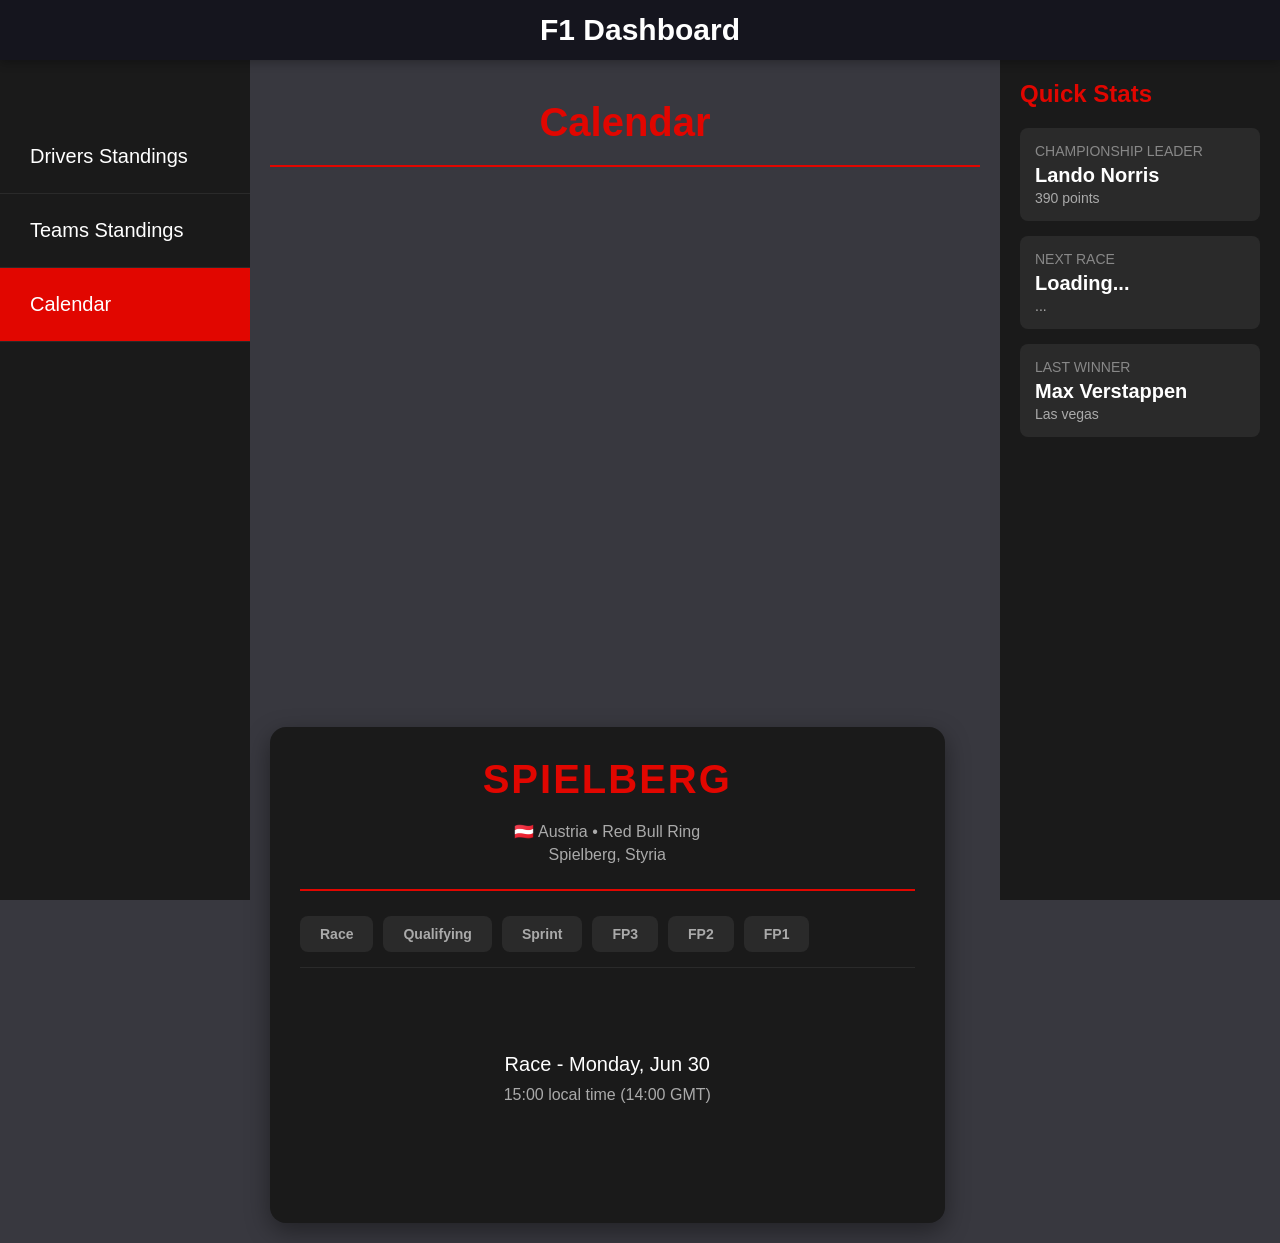
==== projects/Formula1Dashboard/index.html @ 80095c00 "added a lot of vibecode, needs to be cleaned" ====
<!DOCTYPE html>
<html lang="en">
<head>
    <meta charset="UTF-8">
    <meta name="viewport" content="width=device-width, initial-scale=1.0">
    <link rel="stylesheet" href="style.css">
    <link rel="icon" href="https://upload.wikimedia.org/wikipedia/commons/3/33/F1.svg" type="image/svg+xml">
    <title> F1 Dashboard </title>
</head>

<body>
<aside class="rightSidebar">
    <h3>Quick Stats</h3>
    <div class="stat-card">
        <p class="stat-label">Championship Leader</p>
        <p class="stat-value">Lando Norris </p>
        <p class="stat-detail">390 points</p>
    </div>

    <div class="stat-card">
        <p class="stat-label">Next Race</p>
        <p class="stat-value" id="nextRace">Loading...</p>
        <p class="stat-detail" id="countdown">...</p>
    </div>

    <div class="stat-card">
        <p class="stat-label">Last Winner</p>
        <p class="stat-value"> Max Verstappen</p>
        <p class="stat-detail">Las vegas</p>
    </div>
</aside>

<header class="header">
    <button id="hamburgerButton" class="hamburger"> ☰ </button>
    <h1>F1 Dashboard</h1>
</header>

<div class="overlay" id="overlay"></div>

<div id="sidenav" class="sidenav">
    <div class="sidenavContent">
        <ul class="sidenavList" id="sidenavList">
            <li><button class="sidenavListItem" data-section="driversStandings"> Drivers Standings </button></li>
            <li><button class="sidenavListItem" data-section="teamsStandings"> Teams Standings </button></li>
            <li><button class="sidenavListItem" data-section="calendar"> Calendar </button></li>
        </ul>
    </div>

</div>

<main id="mainContent">
    <section id="driversStandings" class="contentSection" style="display: none">
        <h2> Drivers Standings </h2>
        <hr>
        <div id="driversData"></div>
    </section>

    <section id="teamsStandings" class="contentSection" style="display: none">
        <h2> Teams Standings </h2>
        <hr>
        <div id="teamsData"></div>
    </section>

    <section id="calendar" class="contentSection">
        <h2> Calendar </h2>
        <hr>
        <div id="calendarData"></div>
        <div class="race-card">
            <div class="race-card-header">
                <h2 class="track-name">SPIELBERG</h2>
                <div class="track-details">
                    <p>🇦🇹 Austria • Red Bull Ring</p>
                    <p>Spielberg, Styria</p>
                </div>
            </div>

            <div class="session-tabs">
                <button class="session-tab" data-session="race">Race</button>
                <button class="session-tab" data-session="qualifying">Qualifying</button>
                <button class="session-tab" data-session="sprint">Sprint</button>
                <button class="session-tab" data-session="fp3">FP3</button>
                <button class="session-tab" data-session="fp2">FP2</button>
                <button class="session-tab" data-session="fp1">FP1</button>
            </div>

            <div class="session-content">
                <div class="session-schedule">
                    <p class="session-time"> Race - Monday, Jun 30 </p>
                    <p class="session-local-time"> 15:00 local time (14:00 GMT)</p>
                </div>

                <div class="session-results" style="display: none">
                    <h3>🏁 Race Results:</h3>
                    <div class="results-list">
                        <div class="result-item">
                            <span class="position">1</span>
                            <span class="driver-name">M. Verstappen</span>
                            <span class="team">Red Bull Racing</span>
                        </div>
                        <div class="result-item">
                            <span class="position">2</span>
                            <span class="driver-name">L. Norris</span>
                            <span class="team">McLaren</span>
                        </div>
                        <!-- ... еще результаты ... -->
                    </div>
                </div>
            </div>
        </div>
    </section>
</main>
</body>

<script src="script.js"></script>
</html>
---- projects/Formula1Dashboard/style.css ----
* {
    margin: 0;
    padding: 0;
    box-sizing: border-box;
}

body {
    font-family: -apple-system, BlinkMacSystemFont, 'Segoe UI', Arial, sans-serif;
    background-color: #38383F;
    color: #FFFFFF;
}

.header {
    position: fixed;
    top: 0;
    left: 0;
    width: 100%;
    height: 60px;
    background-color: #15151E;
    display: flex;
    justify-content: center;
    align-items: center;
    padding: 0 20px;
    z-index: 200;
    box-shadow: 0 2px 10px rgba(0,0,0,0.3);
}

.header h1 {
    font-size: 30px;
    font-weight: bold;
}

.hamburger {
    position: absolute;
    left: 20px;
    background: none;
    border: none;
    color: #E10600;
    font-size: 28px;
    cursor: pointer;
    padding: 10px;
    transition: transform 0.3s;
    z-index: 200;
}

.hamburger.active {
    transform: rotate(90deg);
}

#mainContent {
    text-align: center;
    margin-top: 60px;
    padding: 20px;
    min-height: calc(100vh - 60px);
}

#mainContent h2 {
    color: #E10600;
    font-size: 40px;
    font-weight: bold;
    margin-bottom: 20px;
}

#mainContent hr {
    border: none;
    border-top: 2px solid #E10600;
    margin: 20px auto;
    max-width: 1200px;
}

#calendarData {
    display: flex;
    justify-content: center;
    align-items: flex-start;
    min-height: 60vh;
    padding: 20px;
}

.race-card {
    left: 200px;
    right: 200px;
    width: 95%;
    max-width: 900px;
    min-height: 40vh;
    background-color: #1A1A1A;
    border-radius: 16px;
    padding: 30px;
    box-shadow: 0 8px 24px rgba(0,0,0,0.4);
}

.race-card-header {
    text-align: center;
    margin-bottom: 25px;
    padding-bottom: 20px;
    border-bottom: 2px solid #E10600;
}

.track-name {
    font-size: 36px;
    font-weight: bold;
    color: #E10600;
    margin: 0 0 15px 0;
    letter-spacing: 2px;
}

.track-details p {
    color: #AAA;
    font-size: 16px;
    margin: 5px 0;
}

/* Tabs для сессий */
.session-tabs {
    display: flex;
    gap: 10px;
    margin-bottom: 25px;
    padding-bottom: 15px;
    border-bottom: 1px solid #2A2A2A;
    overflow-x: auto;
    flex-wrap: wrap;
}

.session-tab {
    padding: 10px 20px;
    background-color: #2A2A2A;
    border: none;
    border-radius: 8px;
    color: #AAA;
    font-size: 14px;
    font-weight: bold;
    cursor: pointer;
    transition: all 0.2s;
}

.session-tab:hover {
    background-color: #3A3A3A;
    color: #FFF;
}

.session-tab.active {
    background-color: #E10600;
    color: #FFF;
}

/* Session Content */
.session-content {
    min-height: 200px;
    padding: 20px 0;
}

/* Расписание */
.session-schedule {
    text-align: center;
    padding: 40px 20px;
}

.session-time {
    font-size: 20px;
    color: #FFF;
    margin-bottom: 10px;
}

.session-local-time {
    font-size: 16px;
    color: #AAA;
}

/* Результаты */
.session-results h3 {
    color: #E10600;
    font-size: 18px;
    margin-bottom: 15px;
}

.results-list {
    max-height: 300px;
    overflow-y: auto;
}

.results-list::-webkit-scrollbar {
    width: 6px;
}

.results-list::-webkit-scrollbar-track {
    background: #2A2A2A;
    border-radius: 10px;
}

.results-list::-webkit-scrollbar-thumb {
    background: #E10600;
    border-radius: 10px;
}

.result-item {
    display: flex;
    align-items: center;
    gap: 15px;
    padding: 12px 15px;
    background-color: #2A2A2A;
    border-radius: 8px;
    margin-bottom: 8px;
}

.result-item:hover {
    background-color: #3A3A3A;
}

.position {
    font-size: 18px;
    font-weight: bold;
    color: #E10600;
    min-width: 30px;
}

.driver-name {
    flex: 1;
    font-size: 16px;
    color: #FFF;
    font-weight: bold;
}

.team {
    font-size: 14px;
    color: #AAA;
}

/* Navigation */
.race-navigation {
    display: flex;
    justify-content: space-between;
    align-items: center;
    margin-top: 25px;
    padding-top: 20px;
    border-top: 1px solid #2A2A2A;
}

.nav-btn {
    padding: 10px 20px;
    background-color: #2A2A2A;
    border: none;
    border-radius: 8px;
    color: #FFF;
    font-size: 14px;
    cursor: pointer;
    transition: all 0.2s;
}

.nav-btn:hover {
    background-color: #E10600;
}

.nav-btn:disabled {
    opacity: 0.5;
    cursor: not-allowed;
}

.race-counter {
    color: #AAA;
    font-size: 14px;
}

@media (max-width: 768px) {
    .race-card {
        width: 95%;
        padding: 20px;
    }

    .track-name {
        font-size: 28px;
    }

    .session-tabs {
        gap: 5px;
    }

    .session-tab {
        padding: 8px 12px;
        font-size: 12px;
    }
}

.sidenav {
    position: fixed;
    top: 0;
    left: -320px;
    width: 320px;
    height: 100%;
    background-color: #1A1A1A;
    z-index: 100;
    transition: left 0.3s ease;
    overflow-y: auto;
}

.sidenav.open {
    left: 0;
}

.sidenavList {
    list-style: none;
    margin-top: 60px;
    padding: 0;
}

.sidenavList li {
    border-bottom: 1px solid #2A2A2A;
}

.sidenavListItem {
    width: 100%;
    text-align: left;
    padding: 20px 25px;
    background: none;
    border: none;
    color: white;
    font-size: 18px;
    cursor: pointer;
    transition: background 0.2s;
}

.sidenavListItem:hover {
    background-color: #2A2A2A;
}

.sidenavListItem:active,
.sidenavListItem.active {
    background-color: #E10600;
}

.rightSidebar {
    display: none;
}

@media (min-width: 768px) {
    .sidenav {
        width: 300px;
        left: -300px;
    }

    .sidenavListItem {
        font-size: 20px;
        padding: 25px 30px;
    }
}

@media (min-width: 1024px) {
    .header {
        left: 0;
        width: 100%;
    }

    .hamburger {
        display: none;
    }

    .sidenav {
        position: fixed;
        left: 0;
        top: 60px;
        width: 250px;
        height: calc(100% - 60px);
    }

    #mainContent {
        margin-left: 250px;
        margin-right: 280px;
        margin-top: 80px;
        max-width: none;
    }

    .rightSidebar {
        display: block;
        position: fixed;
        top: 60px;
        right: 0;
        width: 280px;
        height: calc(100% - 60px);
        background-color: #1A1A1A;
        padding: 20px;
        overflow-y: auto;
    }

    .rightSidebar h3 {
        color: #E10600;
        margin-bottom: 20px;
        font-size: 24px;
    }

    .stat-card {
        background-color: #2A2A2A;
        border-radius: 8px;
        padding: 15px;
        margin-bottom: 15px;
    }

    .stat-label {
        color: #888;
        font-size: 14px;
        text-transform: uppercase;
        margin-bottom: 5px;
    }

    .stat-value {
        color: #fff;
        font-size: 20px;
        font-weight: bold;
        margin-bottom: 3px;
    }

    .stat-detail {
        color: #aaa;
        font-size: 14px;
    }

    .overlay {
        display: none !important;
    }
}
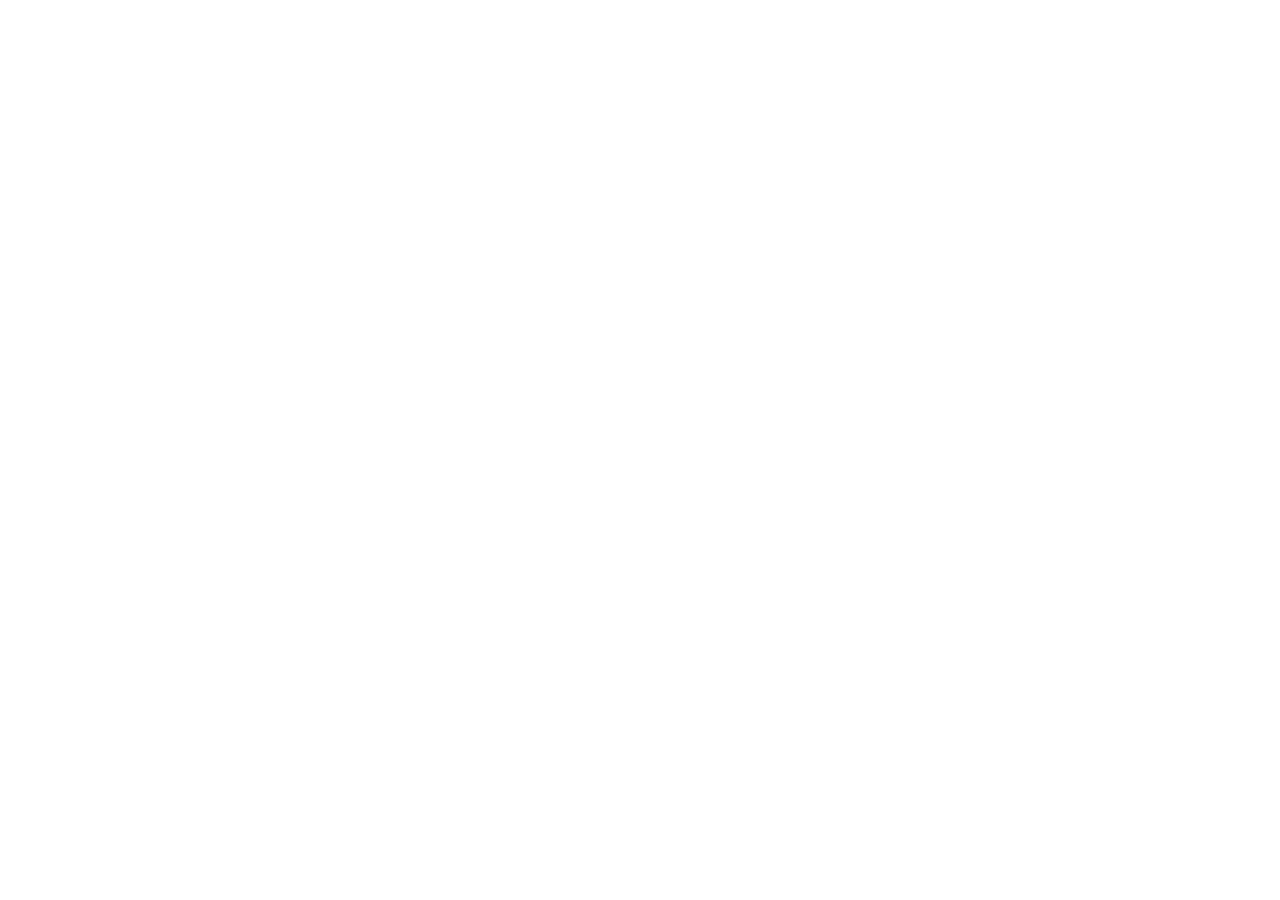
==== commit 30ed027d: "restart" ====
--- a/projects/Formula1Dashboard/index.html
+++ b/projects/Formula1Dashboard/index.html
@@ -9,106 +9,7 @@
 </head>
 
 <body>
-<aside class="rightSidebar">
-    <h3>Quick Stats</h3>
-    <div class="stat-card">
-        <p class="stat-label">Championship Leader</p>
-        <p class="stat-value">Lando Norris </p>
-        <p class="stat-detail">390 points</p>
-    </div>
 
-    <div class="stat-card">
-        <p class="stat-label">Next Race</p>
-        <p class="stat-value" id="nextRace">Loading...</p>
-        <p class="stat-detail" id="countdown">...</p>
-    </div>
-
-    <div class="stat-card">
-        <p class="stat-label">Last Winner</p>
-        <p class="stat-value"> Max Verstappen</p>
-        <p class="stat-detail">Las vegas</p>
-    </div>
-</aside>
-
-<header class="header">
-    <button id="hamburgerButton" class="hamburger"> ☰ </button>
-    <h1>F1 Dashboard</h1>
-</header>
-
-<div class="overlay" id="overlay"></div>
-
-<div id="sidenav" class="sidenav">
-    <div class="sidenavContent">
-        <ul class="sidenavList" id="sidenavList">
-            <li><button class="sidenavListItem" data-section="driversStandings"> Drivers Standings </button></li>
-            <li><button class="sidenavListItem" data-section="teamsStandings"> Teams Standings </button></li>
-            <li><button class="sidenavListItem" data-section="calendar"> Calendar </button></li>
-        </ul>
-    </div>
-
-</div>
-
-<main id="mainContent">
-    <section id="driversStandings" class="contentSection" style="display: none">
-        <h2> Drivers Standings </h2>
-        <hr>
-        <div id="driversData"></div>
-    </section>
-
-    <section id="teamsStandings" class="contentSection" style="display: none">
-        <h2> Teams Standings </h2>
-        <hr>
-        <div id="teamsData"></div>
-    </section>
-
-    <section id="calendar" class="contentSection">
-        <h2> Calendar </h2>
-        <hr>
-        <div id="calendarData"></div>
-        <div class="race-card">
-            <div class="race-card-header">
-                <h2 class="track-name">SPIELBERG</h2>
-                <div class="track-details">
-                    <p>🇦🇹 Austria • Red Bull Ring</p>
-                    <p>Spielberg, Styria</p>
-                </div>
-            </div>
-
-            <div class="session-tabs">
-                <button class="session-tab" data-session="race">Race</button>
-                <button class="session-tab" data-session="qualifying">Qualifying</button>
-                <button class="session-tab" data-session="sprint">Sprint</button>
-                <button class="session-tab" data-session="fp3">FP3</button>
-                <button class="session-tab" data-session="fp2">FP2</button>
-                <button class="session-tab" data-session="fp1">FP1</button>
-            </div>
-
-            <div class="session-content">
-                <div class="session-schedule">
-                    <p class="session-time"> Race - Monday, Jun 30 </p>
-                    <p class="session-local-time"> 15:00 local time (14:00 GMT)</p>
-                </div>
-
-                <div class="session-results" style="display: none">
-                    <h3>🏁 Race Results:</h3>
-                    <div class="results-list">
-                        <div class="result-item">
-                            <span class="position">1</span>
-                            <span class="driver-name">M. Verstappen</span>
-                            <span class="team">Red Bull Racing</span>
-                        </div>
-                        <div class="result-item">
-                            <span class="position">2</span>
-                            <span class="driver-name">L. Norris</span>
-                            <span class="team">McLaren</span>
-                        </div>
-                        <!-- ... еще результаты ... -->
-                    </div>
-                </div>
-            </div>
-        </div>
-    </section>
-</main>
 </body>
 
 <script src="script.js"></script>
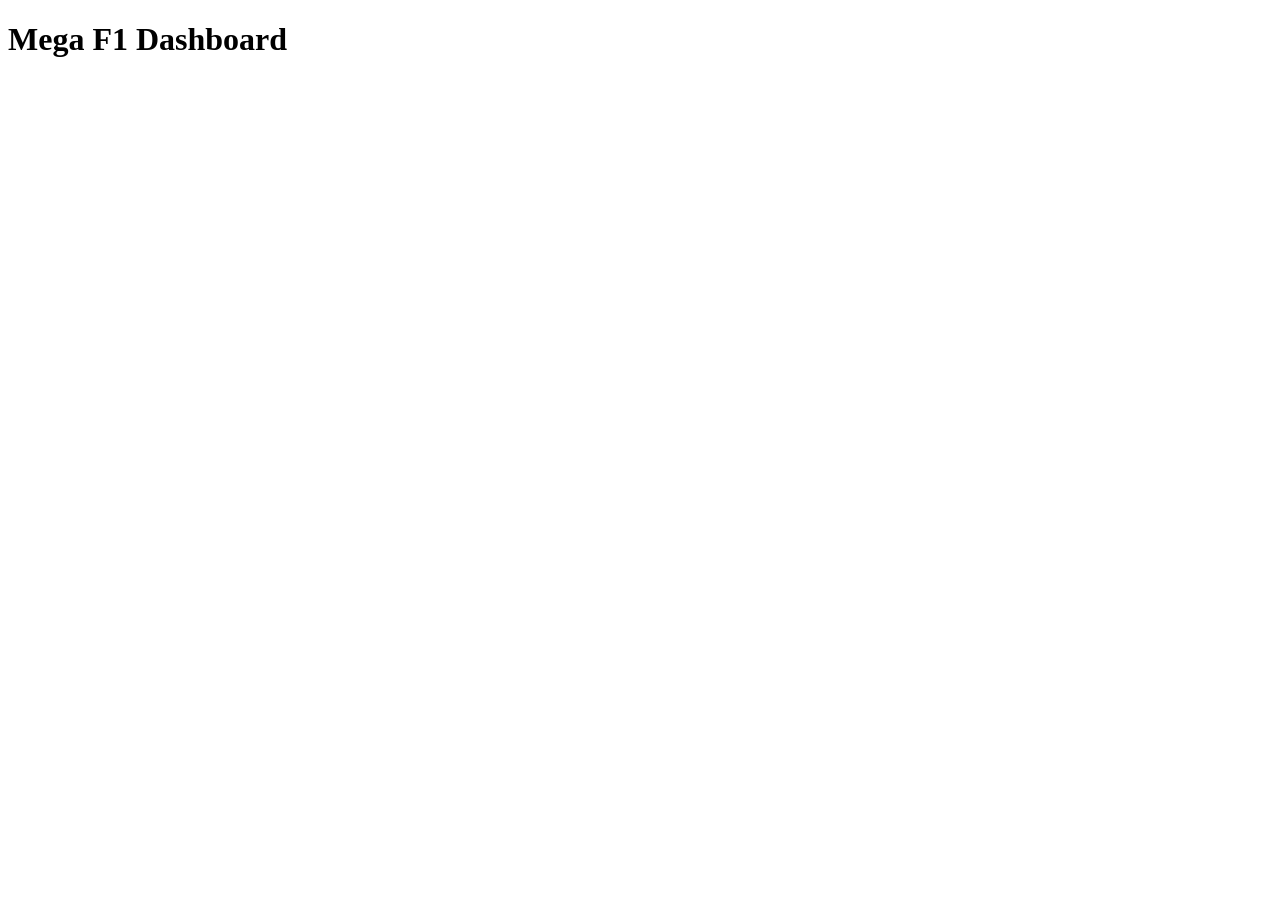
==== commit 595229aa: "Intitial sutup" ====
--- a/projects/Formula1Dashboard/index.html
+++ b/projects/Formula1Dashboard/index.html
@@ -5,10 +5,14 @@
     <meta name="viewport" content="width=device-width, initial-scale=1.0">
     <link rel="stylesheet" href="style.css">
     <link rel="icon" href="https://upload.wikimedia.org/wikipedia/commons/3/33/F1.svg" type="image/svg+xml">
-    <title> F1 Dashboard </title>
+    <title> Mega F1 Dashboard </title>
 </head>
 
 <body>
+<header id="header">
+    <h1> Mega F1 Dashboard </h1>
+</header>
+
 
 </body>
 
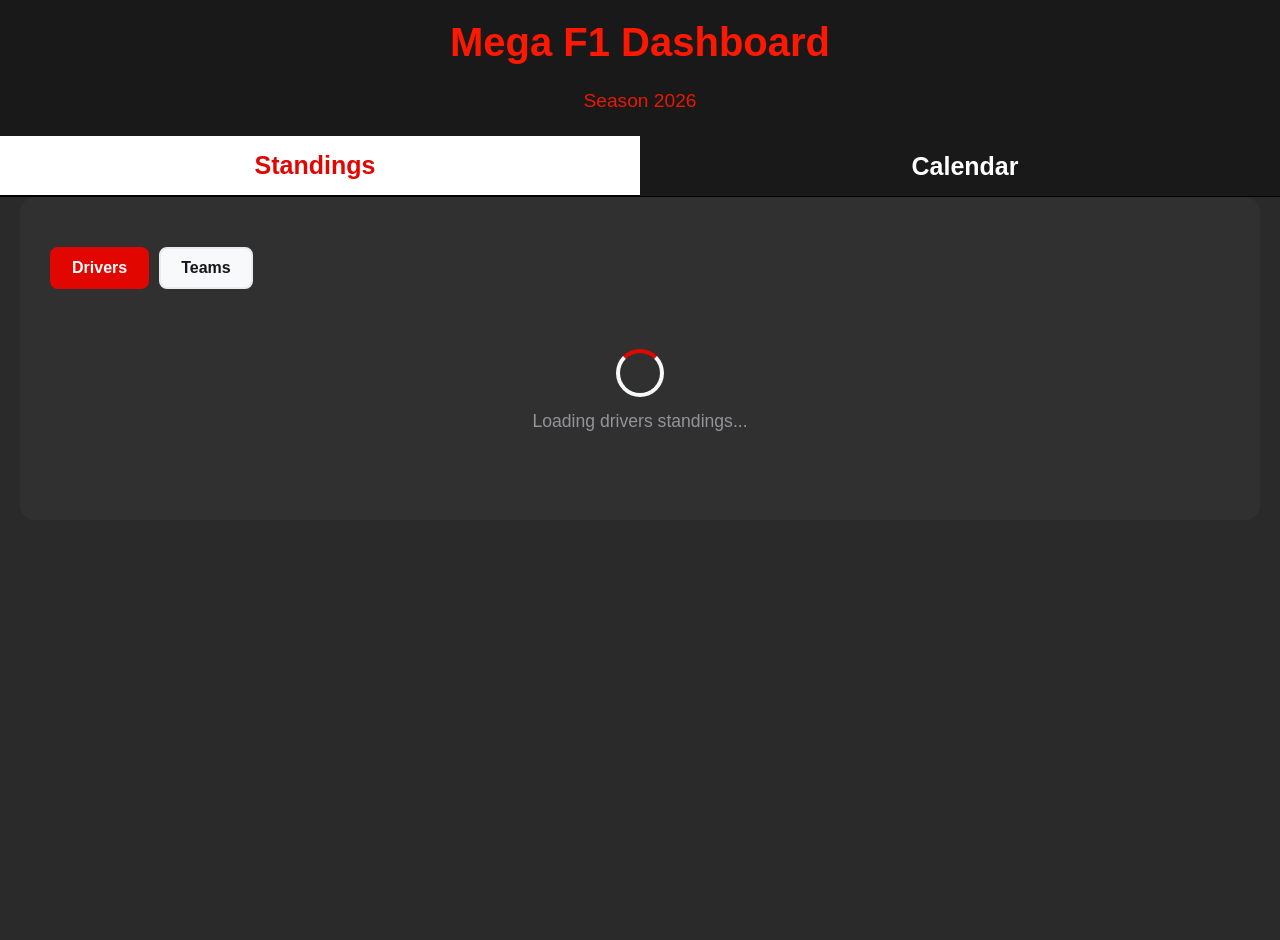
==== commit 988bd533: "html and css setup" ====
--- a/projects/Formula1Dashboard/index.html
+++ b/projects/Formula1Dashboard/index.html
@@ -5,16 +5,98 @@
     <meta name="viewport" content="width=device-width, initial-scale=1.0">
     <link rel="stylesheet" href="style.css">
     <link rel="icon" href="https://upload.wikimedia.org/wikipedia/commons/3/33/F1.svg" type="image/svg+xml">
-    <title> Mega F1 Dashboard </title>
+    <title>Mega F1 Dashboard</title>
 </head>
 
 <body>
+<!-- Header -->
 <header id="header">
-    <h1> Mega F1 Dashboard </h1>
+    <h1>Mega F1 Dashboard</h1>
+    <p class="season">Season 2026</p>
 </header>
 
+<!-- Main Navigation -->
+<nav class="navbar">
+    <button class="nav-tab active" id="standings-tab" data-tab="standings">
+        Standings
+    </button>
+    <button class="nav-tab" id="calendar-tab" data-tab="calendar">
+        Calendar
+    </button>
+</nav>
 
+<!-- Main Content -->
+<main>
+    <!-- Standings Section -->
+    <section class="tab-content active" id="standings">
+        <!-- Sub-navigation for Drivers/Teams -->
+        <div class="standings-tabs">
+            <button class="standings-tab active" id="drivers-tab" data-type="drivers">
+                Drivers
+            </button>
+            <button class="standings-tab" id="teams-tab" data-type="teams">
+                Teams
+            </button>
+        </div>
+
+        <!-- Drivers Standings Container -->
+        <div class="standings-content active" id="drivers-standings">
+            <div class="loading">
+                <div class="spinner"></div>
+                <p>Loading drivers standings...</p>
+            </div>
+        </div>
+
+        <!-- Teams Standings Container -->
+        <div class="standings-content" id="teams-standings">
+            <div class="loading">
+                <div class="spinner"></div>
+                <p>Loading teams standings...</p>
+            </div>
+        </div>
+    </section>
+
+    <!-- Calendar Section -->
+    <section class="tab-content" id="calendar">
+        <div id="calendar-content">
+            <div class="loading">
+                <div class="spinner"></div>
+                <p>Loading race calendar...</p>
+            </div>
+        </div>
+    </section>
+</main>
+
+<!-- Race Details Modal (initially hidden) -->
+<div id="race-modal" class="modal" style="display: none;">
+    <div class="modal-overlay" onclick="closeModal()"></div>
+    <div class="modal-content">
+        <div class="modal-header">
+            <h2 id="modal-race-name">Race Name</h2>
+            <button class="close-btn" onclick="closeModal()">&times;</button>
+        </div>
+        <div class="modal-body">
+            <div class="session-tabs">
+                <button class="session-tab active" data-session="race">
+                    Race
+                </button>
+                <button class="session-tab" data-session="qualifying">
+                    Qualifying
+                </button>
+                <button class="session-tab" data-session="sprint">
+                    Sprint
+                </button>
+            </div>
+            <div id="session-results">
+                <!-- Results will be loaded here -->
+            </div>
+        </div>
+    </div>
+</div>
+
+<!-- Scripts -->
+<script src="api.js"></script>
+<script src="ui.js"></script>
+<script src="script.js"></script>
 </body>
-
-<script src="script.js"></script>
 </html>
--- a/projects/Formula1Dashboard/style.css
+++ b/projects/Formula1Dashboard/style.css
@@ -0,0 +1,472 @@
+body {
+    margin: 0;
+    font-family: Arial, sans-serif;
+    background: #2a2a2a;
+    min-height: 100vh;
+    padding: 20px;
+}
+
+main {
+    max-width: 1200px;
+    margin: 0 auto;
+    background: #303030;
+    border-radius: 15px;
+    padding: 30px;
+}
+
+#header {
+    background: #191919;
+    color: #FF1801;
+    padding: 5px;
+    text-align: center;
+    border-radius: 15px 15px 0 0;
+    margin: -30px -30px 0 -30px;
+}
+
+#header h1 {
+    margin: 25px;
+    font-size: 40px;
+}
+
+.season {
+    font-size: 1.2em;
+    opacity: 0.9;
+}
+
+.navbar {
+    display: flex;
+    background: #191919;
+    border-bottom: 0.5px solid #000000;
+    margin: 0 -30px;
+}
+
+.nav-tab {
+    flex: 1;
+    padding: 15px 30px;
+    background: none;
+    border: none;
+    font-size: 25px;
+    font-weight: 600;
+    color: #ffffff;
+    cursor: pointer;
+    transition: all 0.3s;
+}
+
+.nav-tab:hover {
+    background: #393939;
+    color: #ffffff;
+}
+
+.nav-tab.active {
+    background: white;
+    color: #E10600;
+    border-bottom: 1px solid #000000;
+}
+
+.tab-content {
+    display: none;
+}
+
+.tab-content.active {
+    display: block;
+}
+
+.standings-tabs {
+    display: flex;
+    gap: 10px;
+    margin: 20px 0;
+}
+
+.standings-tab {
+    padding: 10px 20px;
+    background: #f8f9fa;
+    border: 2px solid #e9ecef;
+    border-radius: 8px;
+    font-size: 1em;
+    font-weight: 600;
+    color: #15151E;
+    cursor: pointer;
+    transition: all 0.3s;
+}
+
+.standings-tab:hover {
+    background: #e9ecef;
+    transform: translateY(-2px);
+}
+
+.standings-tab.active {
+    background: #E10600;
+    color: white;
+    border-color: #E10600;
+}
+
+.standings-content {
+    display: none;
+}
+
+.standings-content.active {
+    display: block;
+}
+
+table {
+    width: 100%;
+    border-collapse: collapse;
+    background: white;
+    box-shadow: 0 2px 10px rgba(0,0,0,0.1);
+    border-radius: 10px;
+    overflow: hidden;
+    margin-top: 20px;
+}
+
+thead {
+    background: #E10600;
+    color: white;
+}
+
+th {
+    padding: 15px;
+    text-align: left;
+    font-weight: 600;
+    text-transform: uppercase;
+    font-size: 0.9em;
+}
+
+td {
+    padding: 15px;
+    text-align: left;
+    border-bottom: 1px solid #e9ecef;
+}
+
+tbody tr {
+    transition: background 0.3s;
+}
+
+tbody tr:hover {
+    background: #f8f9fa;
+}
+
+tbody tr:last-child td {
+    border-bottom: none;
+}
+
+.position {
+    font-weight: 700;
+    font-size: 1.2em;
+    color: #E10600;
+}
+
+.driver-name {
+    font-weight: 600;
+    color: #15151E;
+}
+
+.team-name {
+    color: #949498;
+    font-size: 0.95em;
+}
+
+.points {
+    font-weight: 700;
+    color: #28a745;
+    font-size: 1.1em;
+}
+
+.wins {
+    font-weight: 600;
+}
+
+/* Top 3 colors */
+.position-1 {
+    color: gold;
+}
+
+.position-2 {
+    color: silver;
+}
+
+.position-3 {
+    color: #CD7F32;
+}
+
+.races-grid {
+    display: grid;
+    grid-template-columns: repeat(auto-fill, minmax(280px, 1fr));
+    gap: 20px;
+    margin-top: 20px;
+}
+
+.race-card {
+    background: white;
+    border-radius: 12px;
+    padding: 20px;
+    box-shadow: 0 4px 10px rgba(0,0,0,0.1);
+    border-left: 4px solid #E10600;
+    transition: transform 0.3s;
+}
+
+.race-card:hover {
+    transform: translateY(-5px);
+    box-shadow: 0 8px 20px rgba(0,0,0,0.15);
+}
+
+.race-card.past {
+    opacity: 0.7;
+    border-left-color: #949498;
+}
+
+.race-header {
+    display: flex;
+    justify-content: space-between;
+    align-items: center;
+    margin-bottom: 15px;
+}
+
+.round {
+    font-weight: 700;
+    color: #E10600;
+    font-size: 0.9em;
+}
+
+.status-badge {
+    padding: 5px 12px;
+    border-radius: 20px;
+    font-size: 0.85em;
+    font-weight: 600;
+}
+
+.status-badge.completed {
+    background: #d4edda;
+    color: #155724;
+}
+
+.status-badge.scheduled {
+    background: #fff3cd;
+    color: #856404;
+}
+
+.race-name {
+    font-size: 1.3em;
+    margin-bottom: 8px;
+    color: #15151E;
+}
+
+.circuit-name {
+    color: #949498;
+    font-size: 0.95em;
+    margin: 5px 0;
+}
+
+.location {
+    color: #949498;
+    font-size: 0.9em;
+    margin: 5px 0;
+}
+
+.date {
+    color: #15151E;
+    font-weight: 600;
+    margin: 10px 0;
+}
+
+.view-results-btn {
+    width: 100%;
+    padding: 10px;
+    margin-top: 15px;
+    background: #E10600;
+    color: white;
+    border: none;
+    border-radius: 8px;
+    font-weight: 600;
+    cursor: pointer;
+    transition: background 0.3s;
+}
+
+.view-results-btn:hover {
+    background: #b00500;
+}
+
+/* ===========================
+   MODAL
+   =========================== */
+
+.modal {
+    position: fixed;
+    top: 0;
+    left: 0;
+    width: 100%;
+    height: 100%;
+    z-index: 1000;
+    display: flex;
+    justify-content: center;
+    align-items: center;
+}
+
+.modal-overlay {
+    position: absolute;
+    width: 100%;
+    height: 100%;
+    background: rgba(0,0,0,0.7);
+}
+
+.modal-content {
+    position: relative;
+    background: white;
+    border-radius: 15px;
+    max-width: 900px;
+    width: 90%;
+    max-height: 90vh;
+    overflow-y: auto;
+    z-index: 1001;
+    box-shadow: 0 20px 60px rgba(0,0,0,0.3);
+}
+
+.modal-header {
+    background: #E10600;
+    color: white;
+    padding: 20px;
+    display: flex;
+    justify-content: space-between;
+    align-items: center;
+    border-radius: 15px 15px 0 0;
+}
+
+.modal-header h2 {
+    margin: 0;
+    font-size: 1.8em;
+}
+
+.close-btn {
+    background: none;
+    border: none;
+    color: white;
+    font-size: 30px;
+    cursor: pointer;
+    line-height: 1;
+    padding: 0;
+    width: 40px;
+    height: 40px;
+}
+
+.close-btn:hover {
+    opacity: 0.8;
+}
+
+.modal-body {
+    padding: 20px;
+}
+
+.session-tabs {
+    display: flex;
+    gap: 10px;
+    margin-bottom: 20px;
+    border-bottom: 2px solid #e9ecef;
+    padding-bottom: 10px;
+}
+
+.session-tab {
+    padding: 10px 20px;
+    background: none;
+    border: none;
+    border-bottom: 3px solid transparent;
+    cursor: pointer;
+    font-weight: 600;
+    color: #949498;
+    transition: all 0.3s;
+}
+
+.session-tab:hover {
+    color: #E10600;
+}
+
+.session-tab.active {
+    color: #E10600;
+    border-bottom-color: #E10600;
+}
+
+.results-table {
+    width: 100%;
+    border-collapse: collapse;
+}
+
+.results-table thead {
+    background: #f8f9fa;
+}
+
+.results-table th,
+.results-table td {
+    padding: 12px;
+    text-align: left;
+    border-bottom: 1px solid #e9ecef;
+}
+
+.results-table th {
+    font-weight: 600;
+    color: #15151E;
+    text-transform: uppercase;
+    font-size: 0.85em;
+}
+
+.results-table tbody tr:hover {
+    background: #f8f9fa;
+}
+
+.loading {
+    text-align: center;
+    padding: 40px;
+    color: #949498;
+}
+
+.loading p {
+    margin-top: 10px;
+    font-size: 1.1em;
+}
+
+.spinner {
+    display: inline-block;
+    width: 40px;
+    height: 40px;
+    border: 4px solid #f8f9fa;
+    border-top: 4px solid #E10600;
+    border-radius: 50%;
+    animation: spin 1s linear infinite;
+}
+
+@keyframes spin {
+    0% { transform: rotate(0deg); }
+    100% { transform: rotate(360deg); }
+}
+
+.error {
+    text-align: center;
+    padding: 40px;
+    background: #f8d7da;
+    border-radius: 8px;
+    color: #721c24;
+    margin: 20px 0;
+}
+
+.error p {
+    margin-bottom: 15px;
+    font-size: 1.1em;
+}
+
+.error button {
+    padding: 10px 20px;
+    background: #dc3545;
+    color: white;
+    border: none;
+    border-radius: 5px;
+    cursor: pointer;
+    font-weight: 600;
+}
+
+.error button:hover {
+    background: #c82333;
+}
+
+.info {
+    text-align: center;
+    padding: 40px;
+    color: #949498;
+    font-size: 1.1em;
+}
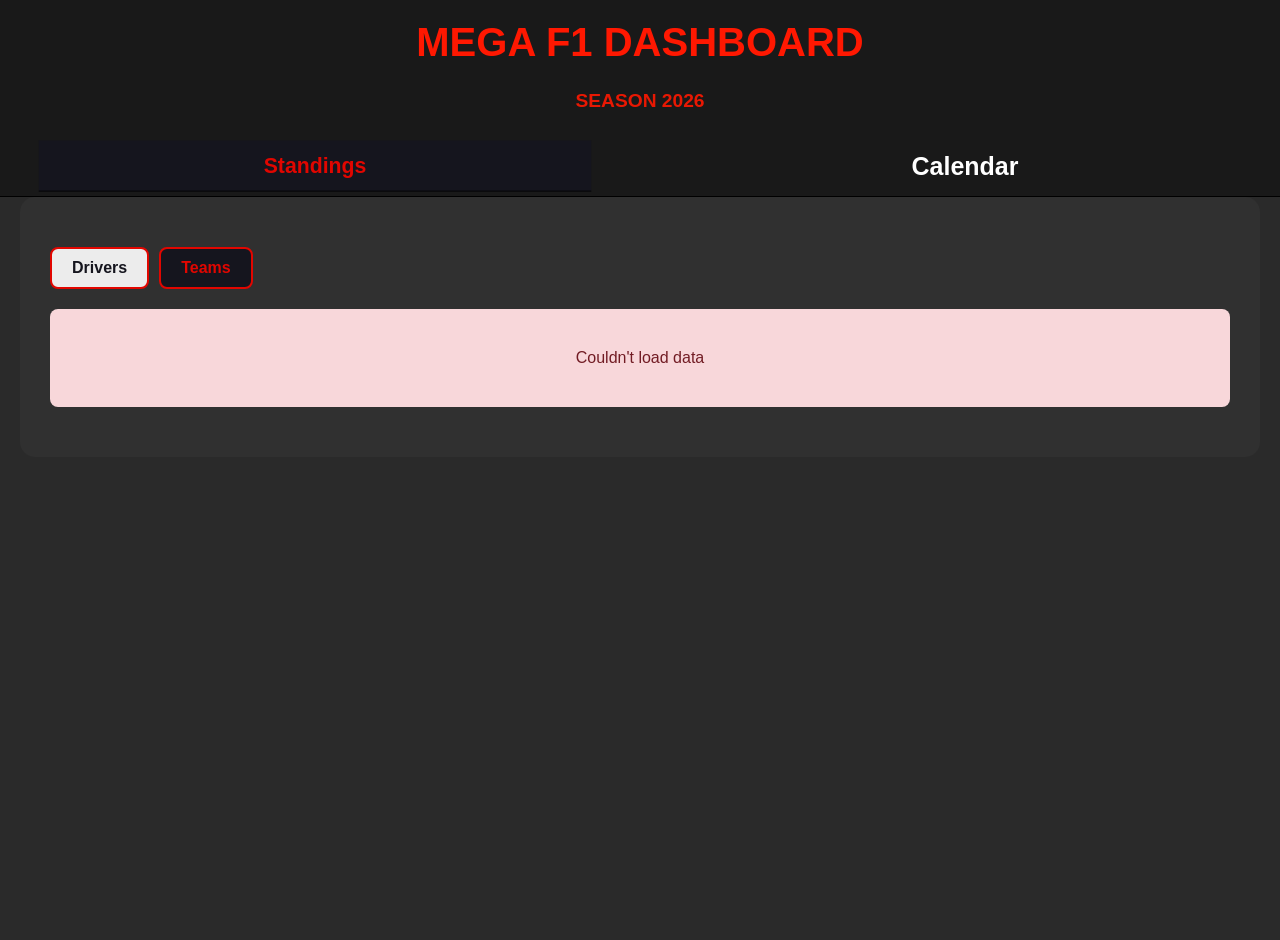
==== commit 1e03d31c: "Drivers Standings: API, disply UI, and script" ====
--- a/projects/Formula1Dashboard/index.html
+++ b/projects/Formula1Dashboard/index.html
@@ -9,13 +9,12 @@
 </head>
 
 <body>
-<!-- Header -->
+
 <header id="header">
     <h1>Mega F1 Dashboard</h1>
     <p class="season">Season 2026</p>
 </header>
 
-<!-- Main Navigation -->
 <nav class="navbar">
     <button class="nav-tab active" id="standings-tab" data-tab="standings">
         Standings
@@ -25,11 +24,8 @@
     </button>
 </nav>
 
-<!-- Main Content -->
 <main>
-    <!-- Standings Section -->
     <section class="tab-content active" id="standings">
-        <!-- Sub-navigation for Drivers/Teams -->
         <div class="standings-tabs">
             <button class="standings-tab active" id="drivers-tab" data-type="drivers">
                 Drivers
@@ -39,7 +35,6 @@
             </button>
         </div>
 
-        <!-- Drivers Standings Container -->
         <div class="standings-content active" id="drivers-standings">
             <div class="loading">
                 <div class="spinner"></div>
@@ -47,7 +42,6 @@
             </div>
         </div>
 
-        <!-- Teams Standings Container -->
         <div class="standings-content" id="teams-standings">
             <div class="loading">
                 <div class="spinner"></div>
@@ -56,7 +50,6 @@
         </div>
     </section>
 
-    <!-- Calendar Section -->
     <section class="tab-content" id="calendar">
         <div id="calendar-content">
             <div class="loading">
@@ -67,7 +60,6 @@
     </section>
 </main>
 
-<!-- Race Details Modal (initially hidden) -->
 <div id="race-modal" class="modal" style="display: none;">
     <div class="modal-overlay" onclick="closeModal()"></div>
     <div class="modal-content">
@@ -88,13 +80,12 @@
                 </button>
             </div>
             <div id="session-results">
-                <!-- Results will be loaded here -->
+
             </div>
         </div>
     </div>
 </div>
 
-<!-- Scripts -->
 <script src="api.js"></script>
 <script src="ui.js"></script>
 <script src="script.js"></script>
--- a/projects/Formula1Dashboard/style.css
+++ b/projects/Formula1Dashboard/style.css
@@ -26,11 +26,15 @@
 #header h1 {
     margin: 25px;
     font-size: 40px;
+    text-transform: uppercase;
+    font-weight: bold;
 }
 
 .season {
     font-size: 1.2em;
     opacity: 0.9;
+    text-transform: uppercase;
+    font-weight: bold;
 }
 
 .navbar {
@@ -58,9 +62,10 @@
 }
 
 .nav-tab.active {
-    background: white;
+    background: #15151E;
     color: #E10600;
     border-bottom: 1px solid #000000;
+    transform: scale(0.85);
 }
 
 .tab-content {
@@ -79,24 +84,24 @@
 
 .standings-tab {
     padding: 10px 20px;
-    background: #f8f9fa;
-    border: 2px solid #e9ecef;
+    background: #15151E;
+    border: 2px solid #E10600;
     border-radius: 8px;
     font-size: 1em;
     font-weight: 600;
+    color: #E10600;
+    cursor: pointer;
+    transition: all 0.3s;
+}
+
+.standings-tab:hover {
+    background: #949498;
+    transform: translateY(-2px);
+}
+
+.standings-tab.active {
+    background: #ececec;
     color: #15151E;
-    cursor: pointer;
-    transition: all 0.3s;
-}
-
-.standings-tab:hover {
-    background: #e9ecef;
-    transform: translateY(-2px);
-}
-
-.standings-tab.active {
-    background: #E10600;
-    color: white;
     border-color: #E10600;
 }
 
@@ -111,7 +116,7 @@
 table {
     width: 100%;
     border-collapse: collapse;
-    background: white;
+    background: #15151E;
     box-shadow: 0 2px 10px rgba(0,0,0,0.1);
     border-radius: 10px;
     overflow: hidden;
@@ -119,8 +124,8 @@
 }
 
 thead {
-    background: #E10600;
-    color: white;
+    background: #15151E;
+    color: #E10600;
 }
 
 th {
@@ -134,7 +139,7 @@
 td {
     padding: 15px;
     text-align: left;
-    border-bottom: 1px solid #e9ecef;
+    border-bottom: 1px solid #949498;
 }
 
 tbody tr {
@@ -196,7 +201,7 @@
 }
 
 .race-card {
-    background: white;
+    background: #15151E;
     border-radius: 12px;
     padding: 20px;
     box-shadow: 0 4px 10px rgba(0,0,0,0.1);
@@ -235,35 +240,35 @@
 }
 
 .status-badge.completed {
-    background: #d4edda;
-    color: #155724;
+    background: #155724;
+    color: #d4edda;
 }
 
 .status-badge.scheduled {
-    background: #fff3cd;
-    color: #856404;
+    background: #856404;
+    color: #fff3cd;
 }
 
 .race-name {
     font-size: 1.3em;
     margin-bottom: 8px;
-    color: #15151E;
+    color: #ffffff;
 }
 
 .circuit-name {
-    color: #949498;
+    color: #ffffff;
     font-size: 0.95em;
     margin: 5px 0;
 }
 
 .location {
-    color: #949498;
+    color: #ffffff;
     font-size: 0.9em;
     margin: 5px 0;
 }
 
 .date {
-    color: #15151E;
+    color: #949498;
     font-weight: 600;
     margin: 10px 0;
 }
@@ -273,7 +278,7 @@
     padding: 10px;
     margin-top: 15px;
     background: #E10600;
-    color: white;
+    color: #ffffff;
     border: none;
     border-radius: 8px;
     font-weight: 600;
@@ -284,10 +289,6 @@
 .view-results-btn:hover {
     background: #b00500;
 }
-
-/* ===========================
-   MODAL
-   =========================== */
 
 .modal {
     position: fixed;
@@ -338,7 +339,7 @@
 .close-btn {
     background: none;
     border: none;
-    color: white;
+    color: #E10600;
     font-size: 30px;
     cursor: pointer;
     line-height: 1;
@@ -359,7 +360,7 @@
     display: flex;
     gap: 10px;
     margin-bottom: 20px;
-    border-bottom: 2px solid #e9ecef;
+    border-bottom: 2px solid #949498;
     padding-bottom: 10px;
 }
 
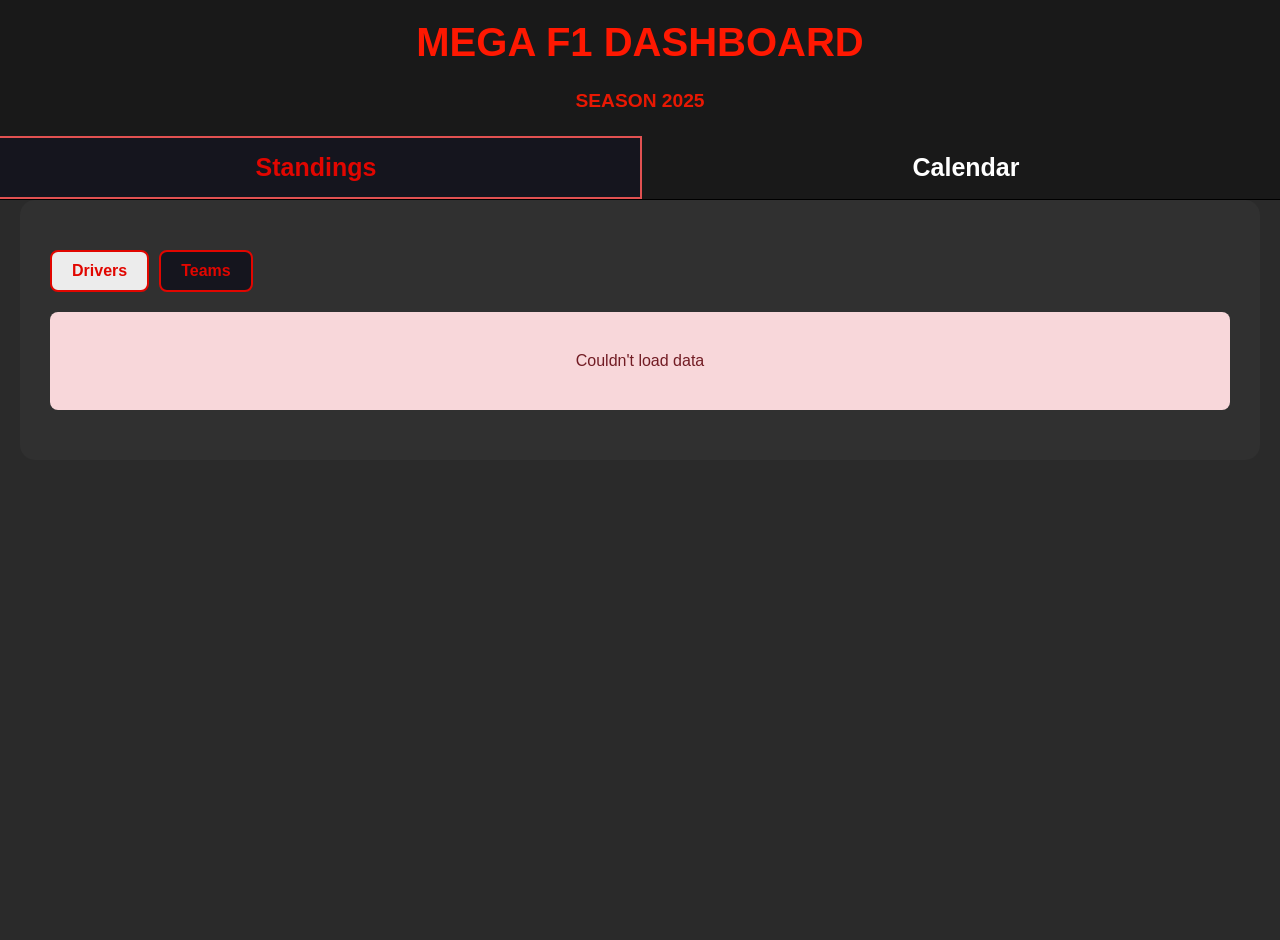
==== commit 180f5776: "Add: Constructor - API,UI,scipt" ====
--- a/projects/Formula1Dashboard/index.html
+++ b/projects/Formula1Dashboard/index.html
@@ -12,7 +12,7 @@
 
 <header id="header">
     <h1>Mega F1 Dashboard</h1>
-    <p class="season">Season 2026</p>
+    <p class="season">Season 2025</p>
 </header>
 
 <nav class="navbar">
@@ -35,17 +35,10 @@
             </button>
         </div>
 
-        <div class="standings-content active" id="drivers-standings">
+        <div class="standings-content active" id="standings-container">
             <div class="loading">
                 <div class="spinner"></div>
-                <p>Loading drivers standings...</p>
-            </div>
-        </div>
-
-        <div class="standings-content" id="teams-standings">
-            <div class="loading">
-                <div class="spinner"></div>
-                <p>Loading teams standings...</p>
+                <p>   Loading...</p>
             </div>
         </div>
     </section>
--- a/projects/Formula1Dashboard/style.css
+++ b/projects/Formula1Dashboard/style.css
@@ -64,8 +64,7 @@
 .nav-tab.active {
     background: #15151E;
     color: #E10600;
-    border-bottom: 1px solid #000000;
-    transform: scale(0.85);
+    border: 2px solid #E15151;
 }
 
 .tab-content {
@@ -95,13 +94,15 @@
 }
 
 .standings-tab:hover {
-    background: #949498;
+    background: #2a2a3a;
+    color: #E10600;
+    border: 2px solid #E10600;
     transform: translateY(-2px);
 }
 
 .standings-tab.active {
     background: #ececec;
-    color: #15151E;
+    color: #E10600;
     border-color: #E10600;
 }
 
@@ -142,12 +143,9 @@
     border-bottom: 1px solid #949498;
 }
 
-tbody tr {
-    transition: background 0.3s;
-}
-
-tbody tr:hover {
-    background: #f8f9fa;
+tbody {
+    background: #15151E;
+    color: #edede9;
 }
 
 tbody tr:last-child td {
@@ -157,16 +155,16 @@
 .position {
     font-weight: 700;
     font-size: 1.2em;
-    color: #E10600;
+    color: #edede9;
 }
 
 .driver-name {
     font-weight: 600;
-    color: #15151E;
+    color: #edede9;
 }
 
 .team-name {
-    color: #949498;
+    color: #edede9;
     font-size: 0.95em;
 }
 
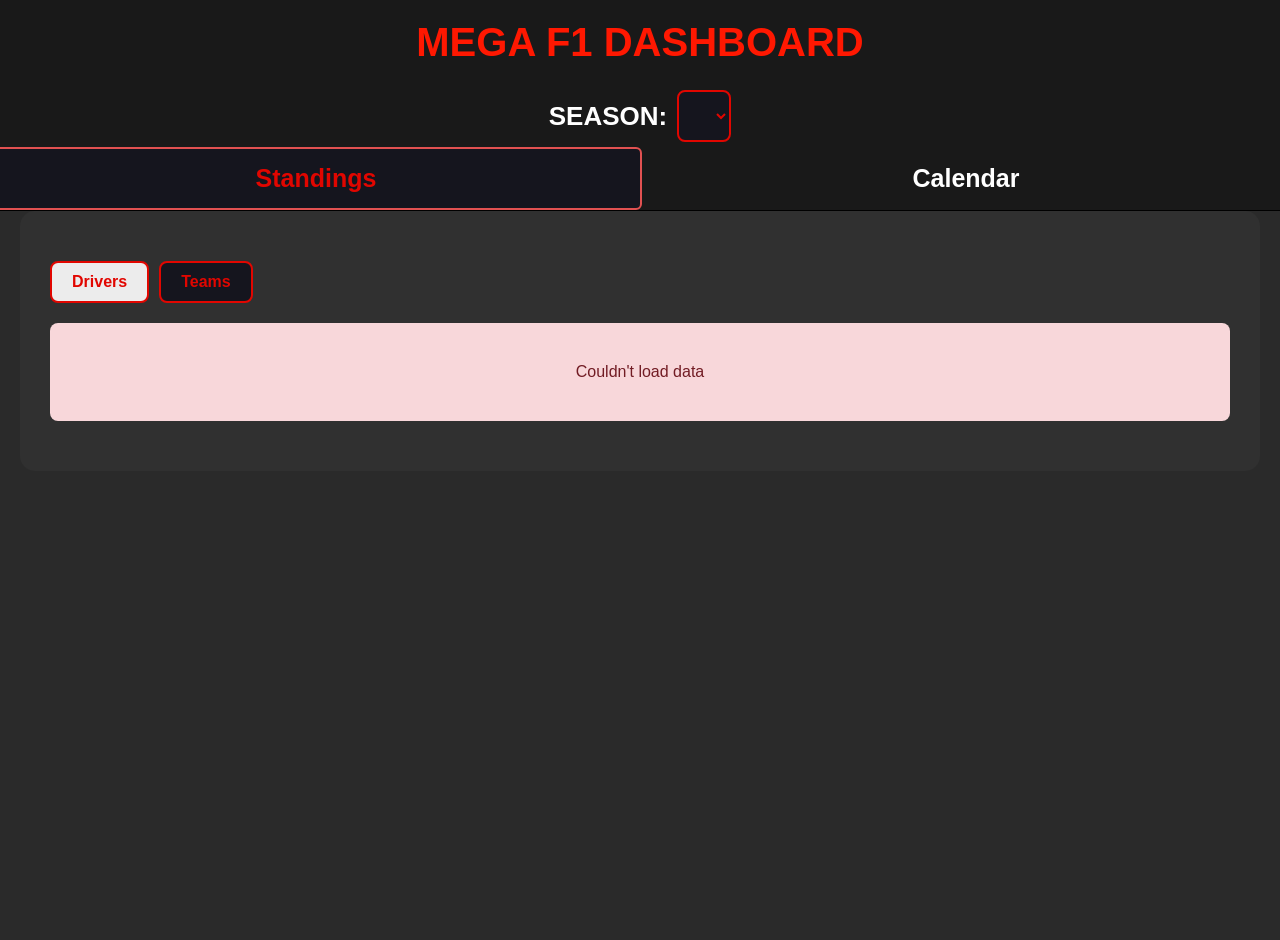
==== commit 9a84cbd9: "Started: calendar" ====
--- a/projects/Formula1Dashboard/index.html
+++ b/projects/Formula1Dashboard/index.html
@@ -12,7 +12,11 @@
 
 <header id="header">
     <h1>Mega F1 Dashboard</h1>
-    <p class="season">Season 2025</p>
+    <div class="season-selector">
+        <label for="season-select">Season:</label>
+        <select id="season-select" class="season-select">
+        </select>
+    </div>
 </header>
 
 <nav class="navbar">
--- a/projects/Formula1Dashboard/style.css
+++ b/projects/Formula1Dashboard/style.css
@@ -30,11 +30,48 @@
     font-weight: bold;
 }
 
-.season {
-    font-size: 1.2em;
-    opacity: 0.9;
+.season-selector {
+    display: flex;
+    align-items: center;
+    gap: 10px;
+    margin-top: 15px;
+    justify-content: center;
+}
+
+.season-selector label {
+    font-size: 26px;
+    font-weight: 600;
+    color: #ffffff;
     text-transform: uppercase;
-    font-weight: bold;
+}
+
+.season-select {
+    padding: 8px 15px;
+    font-size: 26px;
+    font-weight: 600;
+    background: #15151E;
+    color: #E10600;
+    border: 2px solid #E10600;
+    border-radius: 8px;
+    cursor: pointer;
+    transition: all 0.3s;
+    outline: none;
+}
+
+.season-select:hover {
+    background: #2a2a3a;
+    transform: translateY(-2px);
+}
+
+.season-select:focus {
+    border-color: #ffffff;
+    box-shadow: 0 0 10px rgba(225, 6, 0, 0.5);
+}
+
+.season-select option {
+    background: #15151E;
+    color: #ffffff;
+    padding: 10px;
 }
 
 .navbar {
@@ -49,6 +86,7 @@
     padding: 15px 30px;
     background: none;
     border: none;
+    border-radius: 6px;
     font-size: 25px;
     font-weight: 600;
     color: #ffffff;
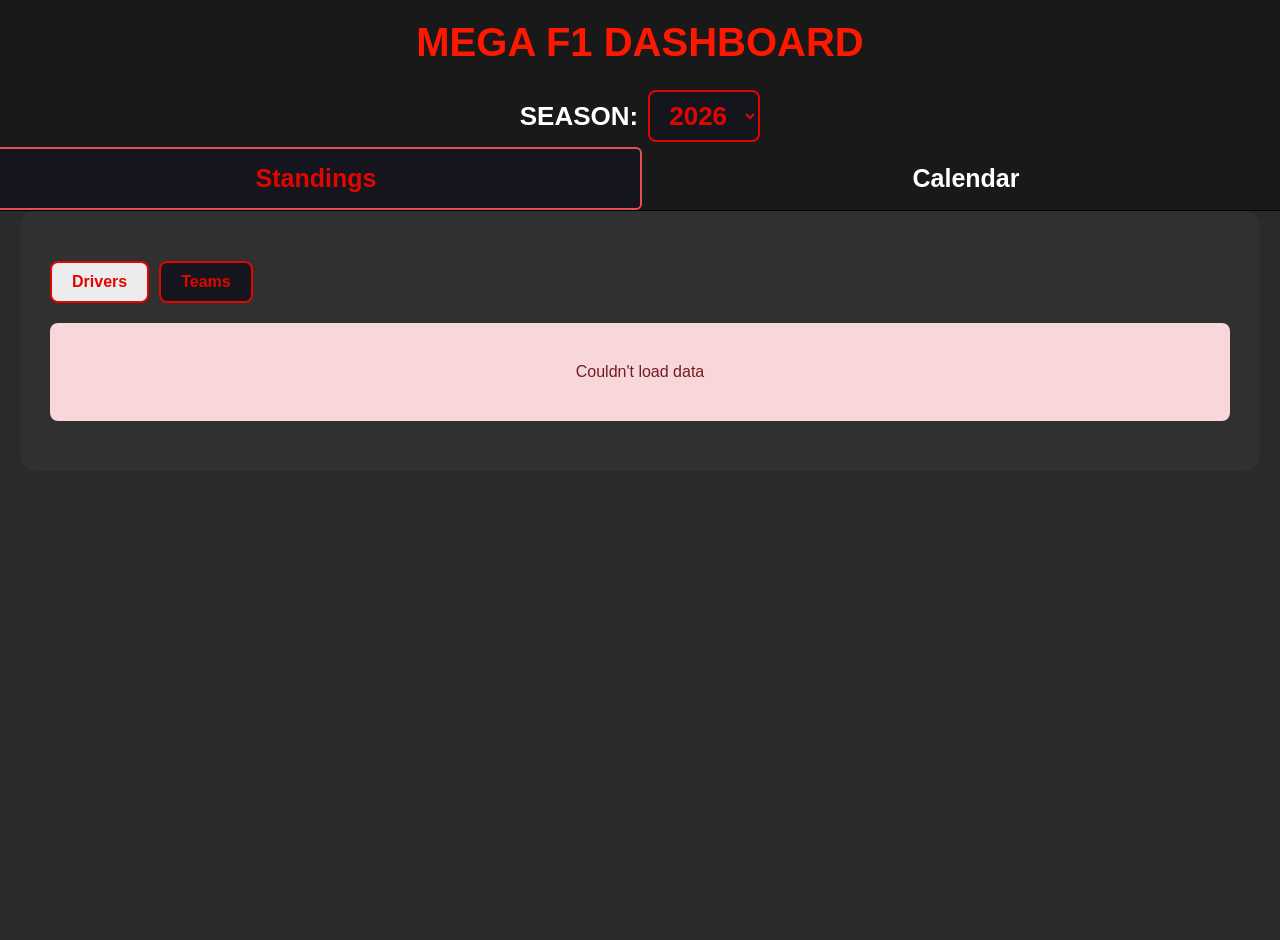
==== commit b169605d: "Added: Calendar, Modal Card for races" ====
--- a/projects/Formula1Dashboard/index.html
+++ b/projects/Formula1Dashboard/index.html
@@ -66,15 +66,9 @@
         </div>
         <div class="modal-body">
             <div class="session-tabs">
-                <button class="session-tab active" data-session="race">
-                    Race
-                </button>
-                <button class="session-tab" data-session="qualifying">
-                    Qualifying
-                </button>
-                <button class="session-tab" data-session="sprint">
-                    Sprint
-                </button>
+                <button class="session-tab active" data-session="race">Race</button>
+                <button class="session-tab" data-session="qualifying">Qualifying</button>
+                <button class="session-tab" data-session="sprint">Sprint</button>
             </div>
             <div id="session-results">
 
--- a/projects/Formula1Dashboard/style.css
+++ b/projects/Formula1Dashboard/style.css
@@ -450,7 +450,7 @@
 .loading {
     text-align: center;
     padding: 40px;
-    color: #949498;
+    color: #ffffff;
 }
 
 .loading p {
@@ -465,7 +465,7 @@
     border: 4px solid #f8f9fa;
     border-top: 4px solid #E10600;
     border-radius: 50%;
-    animation: spin 1s linear infinite;
+    animation: spin 1.3s linear infinite;
 }
 
 @keyframes spin {
